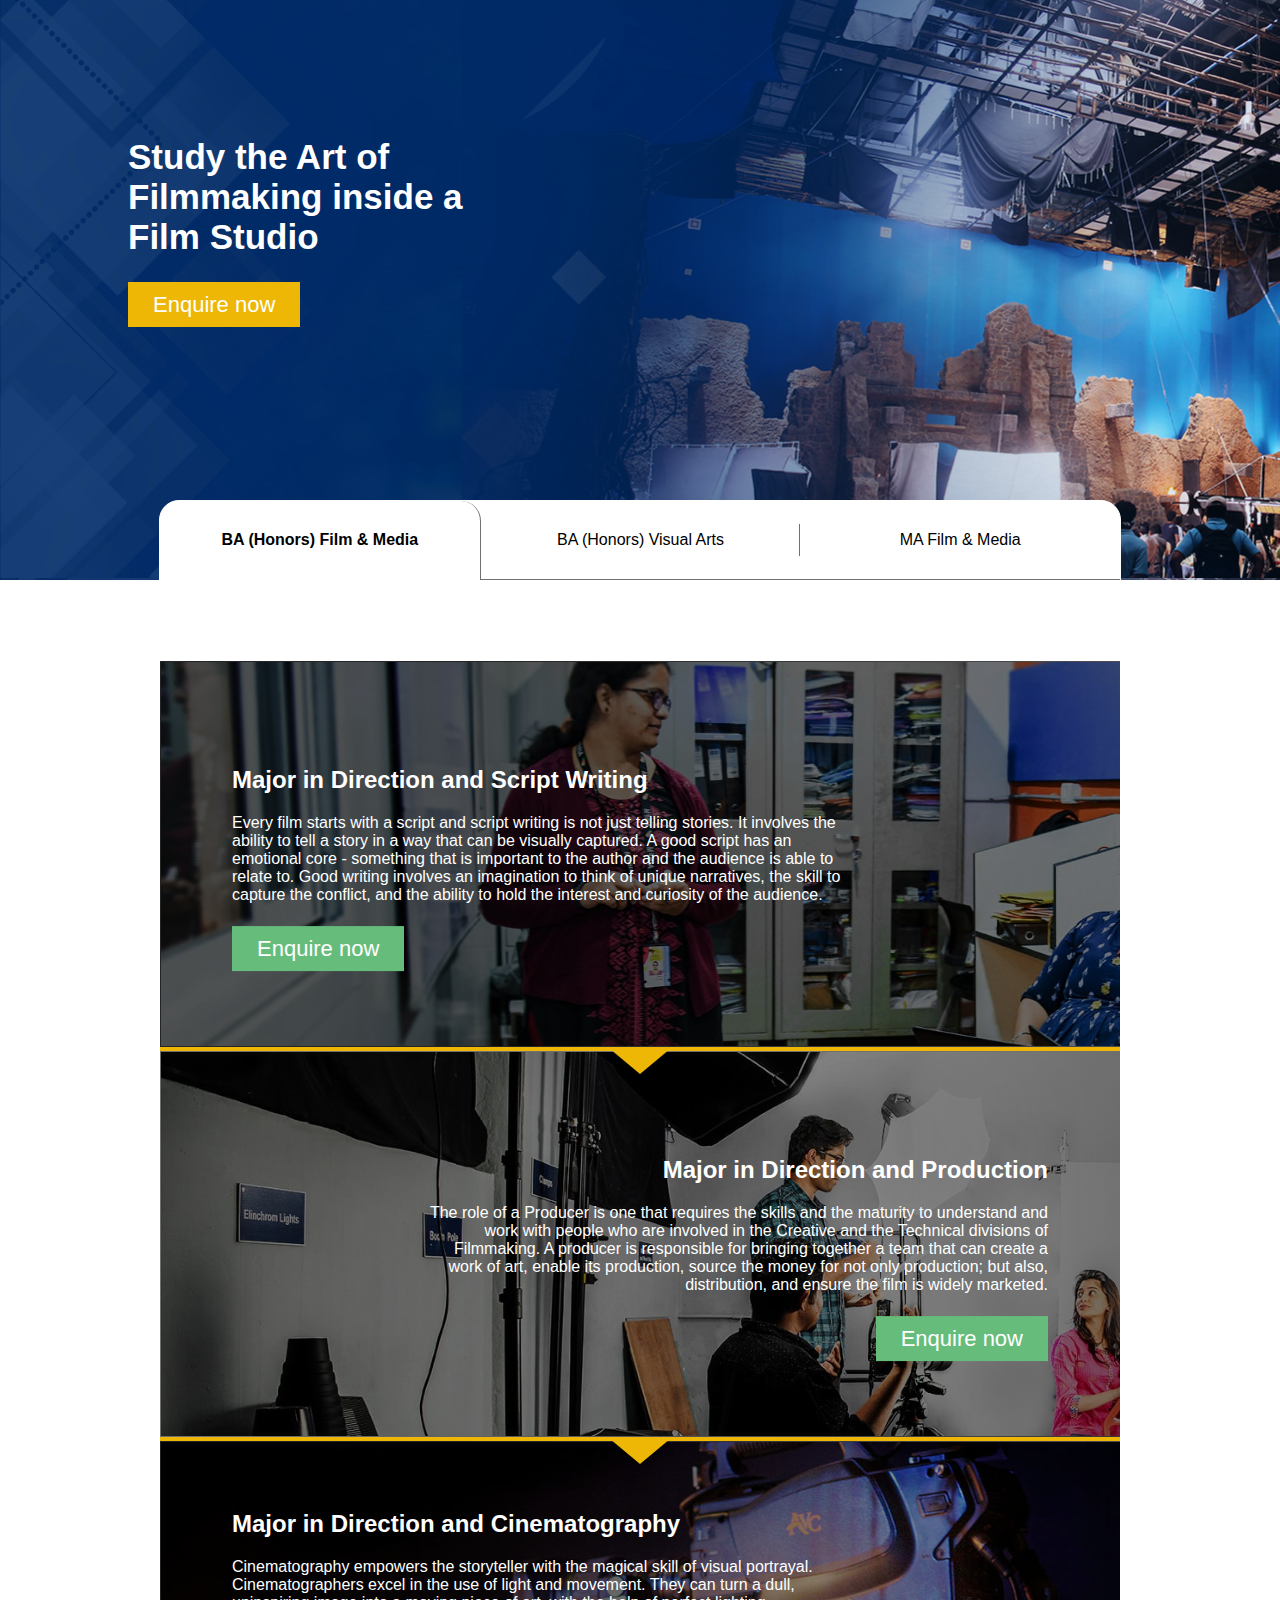
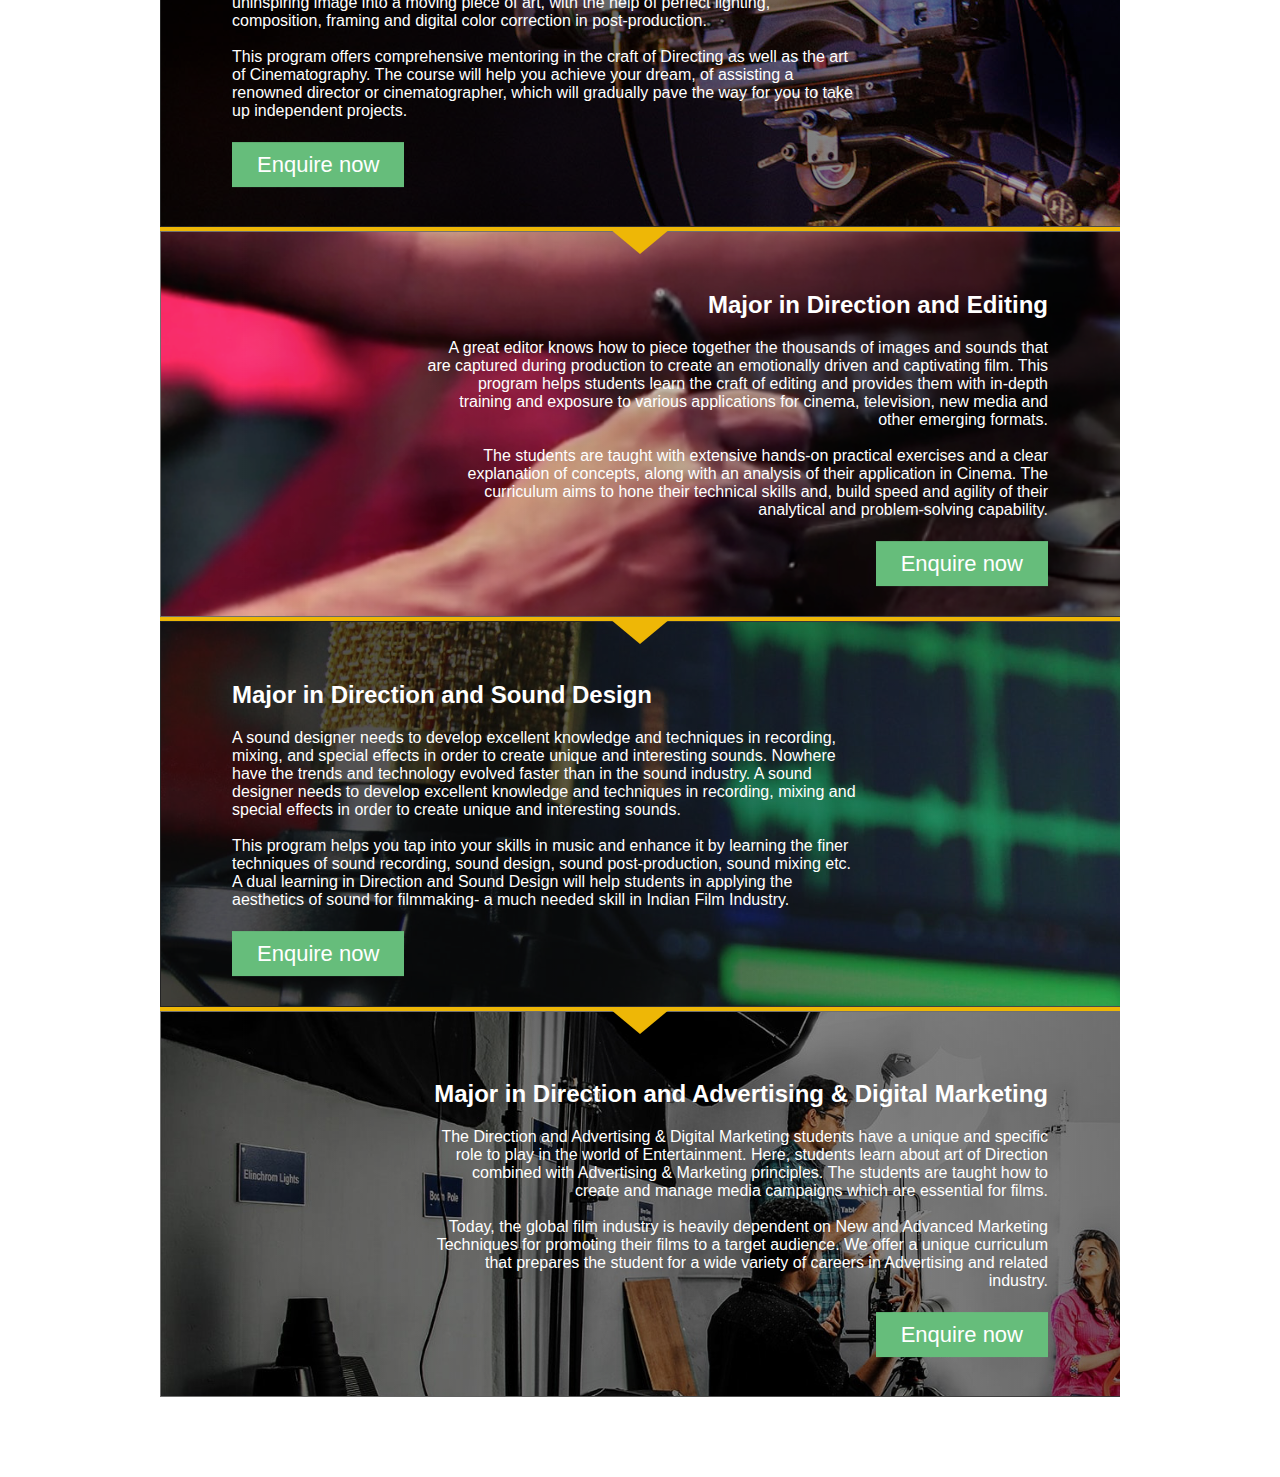
==== index.html @ 15481d83 "Formatting done for the pages" ====
<!DOCTYPE html>
<html lang="en">

<head>
  <meta charset="UTF-8">
  <meta name="viewport" content="width=device-width, initial-scale=1.0">
  <title>Document</title>
  <link rel="stylesheet" href="./css/style.css">
</head>

<body class="ba_film_media">
  <div class="top-banner">
    <div class="title">
      <p>Study the Art of Filmmaking inside a Film Studio</p>
      <a href="enquiry.html" class="enquire_now yellow">Enquire now</a>
    </div>
  </div>
  <div class="tabs">
    <ul>
      <li class="tab-item active"><a href="/"> BA (Honors) Film & Media</a></li>
      <li class="tab-item"><a href="visual_arts.html">BA (Honors) Visual Arts</a></li>
      <li class="tab-item"><a href="/ma_film_media.html">MA Film & Media</a></li>
    </ul>
  </div>
  <div class="content-section">
    <div class="box script-writing">
      <div class="content">
        <h2>Major in Direction and Script Writing</h2>
        <p>Every film starts with a script and script writing is not just telling stories. It involves the ability to
          tell a story in a way that can be visually captured. A good script has an emotional core - something that is
          important to the author and the audience is able to relate to. Good writing involves an imagination to think
          of unique narratives, the skill to capture the conflict, and the ability to hold the interest and curiosity of
          the audience.</p>
        <a href="#" class="enquire_now green">Enquire now</a>
      </div>
    </div>
    <div class="bottom-arrow"></div>
    <div class="box production">
      <div class="content right">
        <h2>Major in Direction and Production</h2>
        <p>The role of a Producer is one that requires the skills and the maturity to understand and work with people
          who are involved in the Creative and the Technical divisions of Filmmaking. A producer is responsible for
          bringing together a team that can create a work of art, enable its production, source the money for not only
          production; but also, distribution, and ensure the film is widely marketed.</p>
        <a href="#" class="enquire_now green">Enquire now</a>
      </div>
    </div>
    <div class="bottom-arrow"></div>
    <div class="box cinematography">
      <div class="content">
        <h2>Major in Direction and Cinematography</h2>
        <p>Cinematography empowers the storyteller with the magical skill of visual portrayal. Cinematographers excel in
          the use of light and movement. They can turn a dull, uninspiring image into a moving piece of art, with the
          help of perfect lighting, composition, framing and digital color correction in post-production. <br> <br>This
          program offers comprehensive mentoring in the craft of Directing as well as the art of Cinematography. The
          course will help you achieve your dream, of assisting a renowned director or cinematographer, which will
          gradually pave the way for you to take up independent projects.</p>
        <a href="#" class="enquire_now green">Enquire now</a>
      </div>
    </div>
    <div class="bottom-arrow"></div>
    <div class="box editing">
      <div class="content right">
        <h2>Major in Direction and Editing</h2>
        <p>A great editor knows how to piece together the thousands of images and sounds that are captured during
          production to create an emotionally driven and captivating film. This program helps students learn the craft
          of editing and provides them with in-depth training and exposure to various applications for cinema,
          television, new media and other emerging formats. <br><br> The students are taught with extensive hands-on
          practical exercises and a clear explanation of concepts, along with an analysis of their application in
          Cinema. The curriculum aims to hone their technical skills and, build speed and agility of their analytical
          and problem-solving capability.</p>
        <a href="#" class="enquire_now green">Enquire now</a>
      </div>
    </div>
    <div class="bottom-arrow"></div>
    <div class="box sound-design">
      <div class="content">
        <h2>Major in Direction and Sound Design</h2>
        <p>A sound designer needs to develop excellent knowledge and techniques in recording, mixing, and special
          effects in order to create unique and interesting sounds. Nowhere have the trends and technology evolved
          faster than in the sound industry. A sound designer needs to develop excellent knowledge and techniques in
          recording, mixing and special effects in order to create unique and interesting sounds. <br><br>This program
          helps you tap into your skills in music and enhance it by learning the finer techniques of sound recording,
          sound design, sound post-production, sound mixing etc. A dual learning in Direction and Sound Design will help
          students in applying the aesthetics of sound for filmmaking- a much needed skill in Indian Film Industry.</p>
        <a href="#" class="enquire_now green">Enquire now</a>
      </div>
    </div>
    <div class="bottom-arrow"></div>
    <div class="box digital-marketing" style="margin-bottom: 5rem;">
      <div class="content right">
        <h2>Major in Direction and Advertising & Digital Marketing</h2>
        <p>The Direction and Advertising & Digital Marketing students have a unique and specific role to play in the
          world of Entertainment. Here, students learn about art of Direction combined with Advertising & Marketing
          principles. The students are taught how to create and manage media campaigns which are essential for
          films.<br><br> Today, the global film industry is heavily dependent on New and Advanced Marketing Techniques
          for promoting their films to a target audience. We offer a unique curriculum that prepares the student for a
          wide variety of careers in Advertising and related industry.</p>
        <a href="#" class="enquire_now green">Enquire now</a>
      </div>
    </div>
  </div>
</body>

</html>
---- css/style.css ----
body {
  margin: 0;
  font-family: Arial, Helvetica, sans-serif;
}

.top-banner {
  position: relative;
  min-height: 580px;
}

.ba_film_media .top-banner {
  background-image: url('../images/ba_film_media/Banner_1_a.png');
}

.visual_arts .top-banner {
  background-image: url('../images/visual_arts/Banner_2_a.png');
}

.ma_film_media .top-banner {
  background-image: url('../images/ma_film_media/Banner_3_a.png');
}

.enquiry_form .top-banner {
  background-image: url('../images/enquiry_form/Banner_4.png');
}

.top-banner img {
  width: 100%;
}

.top-banner .title {
  width: 30%;
  position: absolute;
  top: calc(50% - 80px);
  left: 25%;
  transform: translate(-50%, -50%);
}

.top-banner p {
  color: #fff;
  font-weight: bold;
  font-size: 35px;
}

.enquire_now {
  color: #fff;
  padding: 10px 25px;
  text-align: center;
  border: none;
  font-size: 22px;
  text-decoration: none;
}

.enquire_now.yellow {
  background-color: #EEB706;
}

.enquire_now.green {
  background-color: #66BD7B;
}

.tabs {
  position: relative;
  width: 75%;
  margin: 0 auto;
  border: 1px solid #fff;
  border-radius: 20px 20px 0 0;
  bottom: 80px;
  background-color: #fff;
}

.tabs ul {
  display: flex;
  margin: 0 auto;
  padding-inline-start: 0px;
}

.tabs ul li {
  list-style: none;
  width: 40%;
  padding: 30px 0px;
  text-align: center;
  position: relative;
  border-bottom: 1px solid #707070;
}

.tabs ul li a {
  color: #000;
  text-decoration: none;
}

.ba_film_media .tabs ul li:nth-child(2)::after, .ma_film_media .tabs ul li:nth-child(1)::after {
  content: " ";
  position: absolute;
  border-left: 1px solid #707070;
  top: 30%;
  right: 0;
  height: 40%;
  margin-top: auto;
  margin-bottom: auto;
}

.tabs ul li.active {
  border-right: 1px solid #707070;
  border-radius: 20px 20px 0 0;
  border-bottom: none !important;
}

.visual_arts .tabs ul li.active, .ma_film_media .tabs ul li.active {
  border-left: 1px solid #707070;
}

.tabs ul li.active a {
  font-weight: bold;
}

.content-section {
  width: 75%;
  margin: 0 auto;
}

.box {
  min-height: 386px;
  position: relative;
}

.box.script-writing {
  background-image: url('../images/ba_film_media/Group_93.png');
}

.box.production {
  background-image: url('../images/ba_film_media/Group_102.png');
}

.box.cinematography {
  background-image: url('../images/ba_film_media/Group_92.png');
}

.box.editing {
  background-image: url('../images/ba_film_media/Group_103.png');
}

.box.sound-design {
  background-image: url('../images/ba_film_media/Group_104.png');
}

.box.digital-marketing {
  background-image: url('../images/ba_film_media/Group_105.png');
}

.box.vfx {
  background-image: url('../images/visual_arts/Group_93.png');
}

.box.digital_imaging {
  background-image: url('../images/visual_arts/Group_106.png');
}

.box .content {
  width: 65%;
  position: absolute;
  top: 50%;
  left: 40%;
  transform: translate(-50%, -50%);
  color: #fff;
}

.box .content p {
  margin-bottom: 2rem;
}

.box .content.right {
  left: auto;
  right: -25%;
  text-align: right;
}

.bottom-arrow {
  border: 2px solid #EEB706;
}

.bottom-arrow:after {
  content: '';
  position: absolute;
  left: 0;
  right: 0;
  margin: 0 auto;
  width: 0;
  height: 0;
  border-top: 25px solid #EEB706;
  border-left: 30px solid transparent;
  border-right: 30px solid transparent;
  z-index: 1;
}

.enquiry-form {
  width: 50%;
  display: -webkit-box;
  display: -webkit-flex;
  display: -moz-box;
  display: -ms-flexbox;
  display: flex;
  flex-wrap: wrap;
  justify-content: space-between;
  margin: 0 auto;
}

.label {
  font-size: 13px;
  color: #000;
  line-height: 1.5;
  text-transform: uppercase;
  width: 100%;
  padding-bottom: 11px;
}

.input-field {
  display: block;
  font-size: 15px;
  color: #9B9B9B;
  line-height: 1.2;
  border: transparent;
  border-bottom: 1px solid #9B9B9B !important;
}

.input-field2 {
  font-size: 15px;
  color: #9B9B9B;
  line-height: 1.2;
  border: transparent;
  border-bottom: 1px solid #9B9B9B !important;
  width: 100%;
}

.input-field3 {
  font-size: 15px;
  color: #9B9B9B;
  line-height: 1.2;
  border: transparent;
  border-bottom: 1px solid #9B9B9B !important;
  width: 100%;
}

#name {
  background: url('../images/icons/Icon-material-person-pin.png') no-repeat;
  padding-left: 35px;
}

#date {
  background: url('../images/icons/Icon-awesome-baby-carriage.png') no-repeat;
  padding-left: 35px;
}

#contact {
  background: url('../images/icons/Icon-awesome-address-book.png') no-repeat;
  padding-left: 35px;
}

#calc {
  background: url('../images/icons/Icon-awesome-calendar-alt.png') no-repeat center right;
  padding-right: 35px;
  width: 24px;
  height: 27px;
}

label#contact {
  display: block;
}

.container-contact100-form-btn {
  width: 100%;
  display: -webkit-box;
  display: -webkit-flex;
  display: -moz-box;
  display: -ms-flexbox;
  display: flex;
  flex-wrap: wrap;
  justify-content: center;
  margin-top: -4px;
}

.wrap-input-field {
  width: 28.5%;
}

.form-section1 {
  width: 100%;
  display: flex;
  justify-content: space-around;
  flex-wrap: wrap;
  margin: 0 auto;
}

.form-section2 {
  width: 100%;
  display: inline-block;
  margin: 0 auto;
}

.wrap-input-field2 {
  width: 5%;
  display: inline-block;
  margin-right: 15px;
}

.wrap-input-field3 {
  width: 35%;
  display: inline-block;
}

.wrap-input-field4 {
  width: 35%;
  display: inline-block;
}
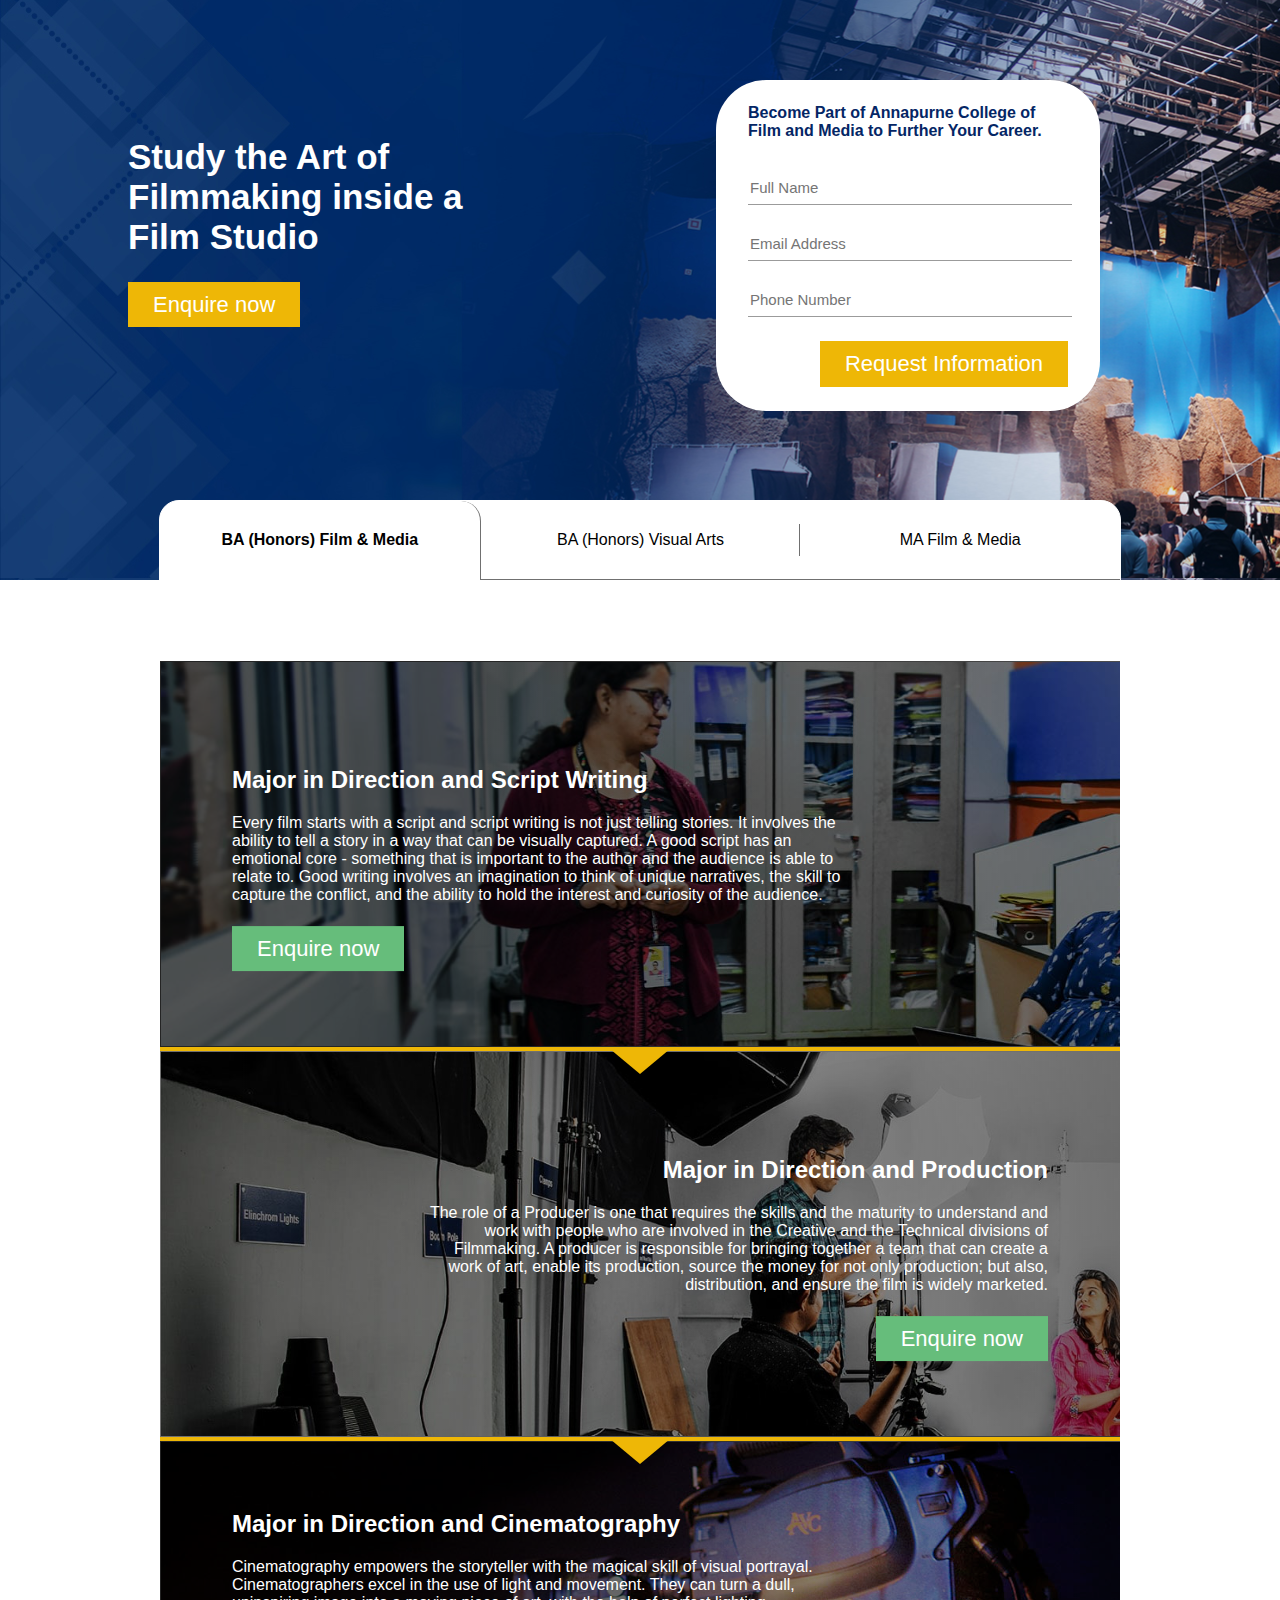
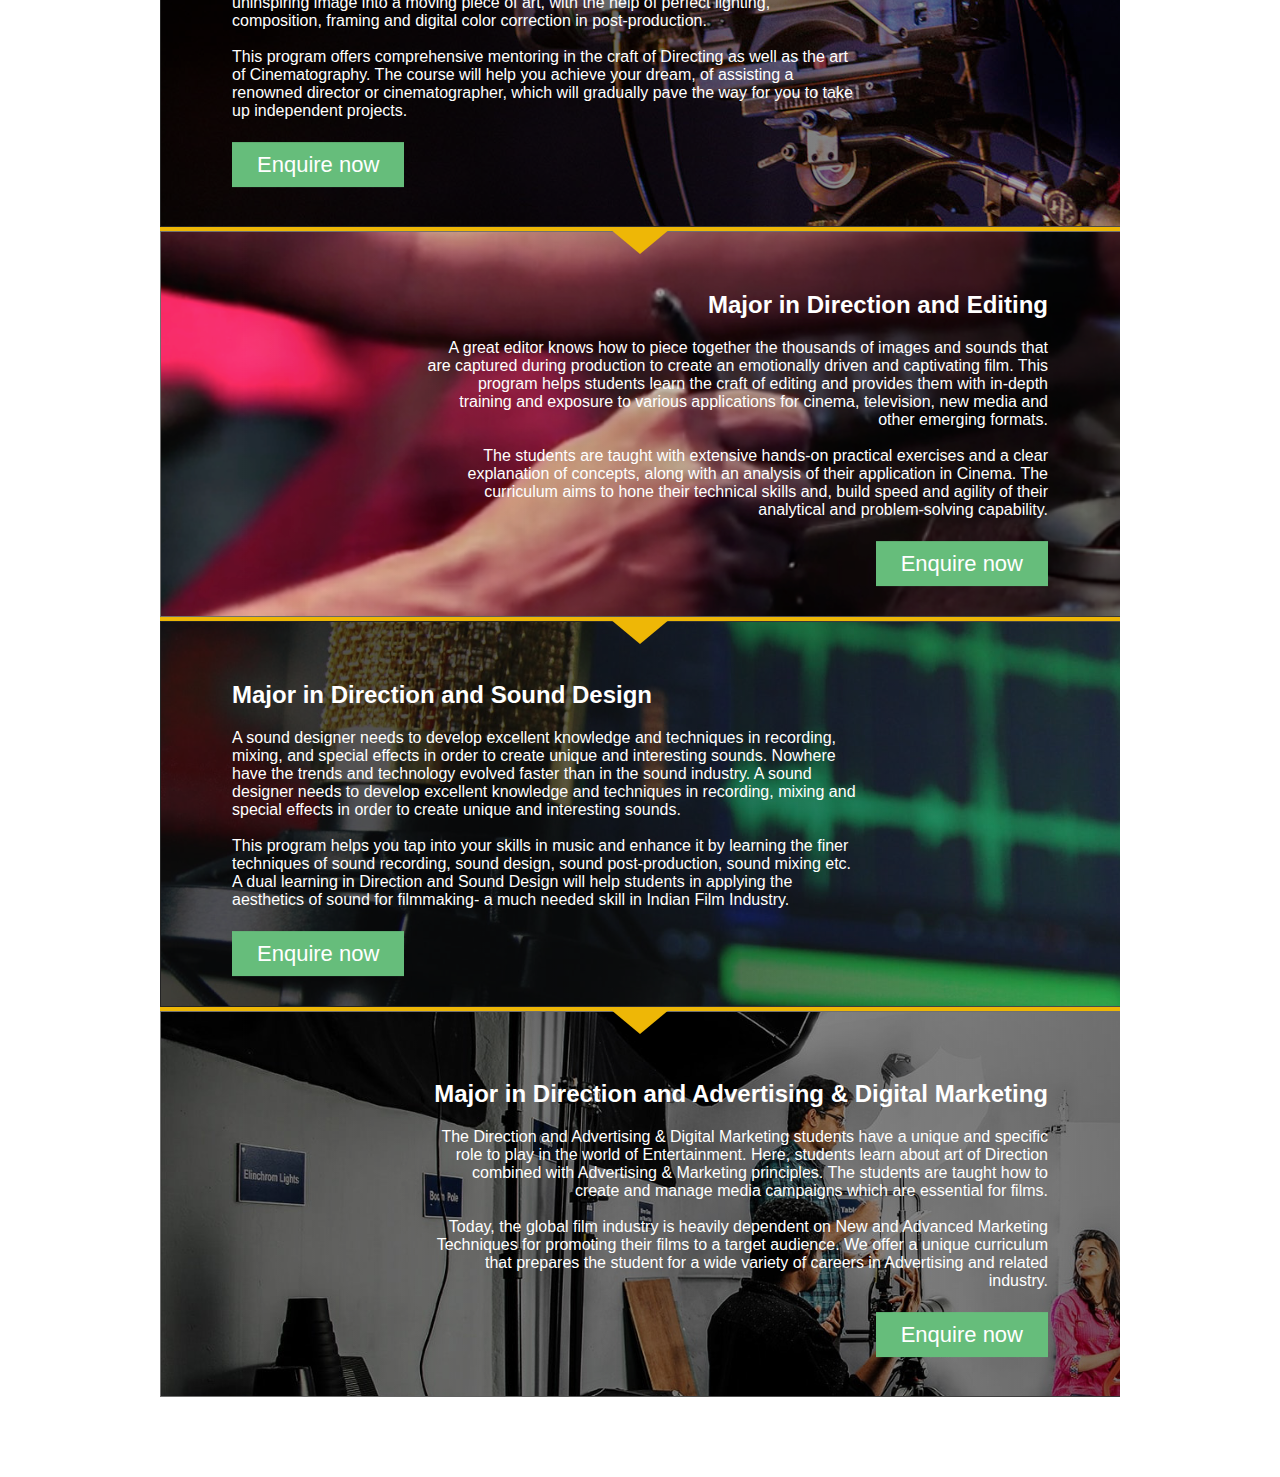
==== commit 6457a694: "singn up form added on top banner" ====
--- a/index.html
+++ b/index.html
@@ -13,6 +13,29 @@
     <div class="title">
       <p>Study the Art of Filmmaking inside a Film Studio</p>
       <a href="enquiry.html" class="enquire_now yellow">Enquire now</a>
+    </div>
+    <div class="signupForm">
+      <div class="form-content">
+        <h4>Become Part of Annapurne College of Film and Media to Further Your Career.</h4>
+        <div class="signup-wrapper">
+          <div class="wrap-input-field">
+            <input class="input-field" type="text" name="full-name" placeholder="Full Name" />
+          </div>
+          <div class="wrap-input-field">
+            <input class="input-field" type="email" name="email-address" placeholder="Email Address" />
+          </div>
+          <div class="wrap-input-field">
+            <input class="input-field" type="text" name="phone-number" placeholder="Phone Number" />
+          </div>
+        </div>
+        <a href="enquiry.html" class="enquire_now yellow">Request Information</a>
+      </div>
+      <div class="sucess-content" style="display: none;">
+        <div class="sucess-circle">
+          <div class="circle"></div>
+        </div>
+        <h5>Thank you! <br><br> Your enquiry form has been successfully submitted. Our team will reach out to you shortly.</h5>
+      </div>
     </div>
   </div>
   <div class="tabs">
@@ -31,7 +54,7 @@
           important to the author and the audience is able to relate to. Good writing involves an imagination to think
           of unique narratives, the skill to capture the conflict, and the ability to hold the interest and curiosity of
           the audience.</p>
-        <a href="#" class="enquire_now green">Enquire now</a>
+        <a href="enquiry.html" class="enquire_now green">Enquire now</a>
       </div>
     </div>
     <div class="bottom-arrow"></div>
@@ -42,7 +65,7 @@
           who are involved in the Creative and the Technical divisions of Filmmaking. A producer is responsible for
           bringing together a team that can create a work of art, enable its production, source the money for not only
           production; but also, distribution, and ensure the film is widely marketed.</p>
-        <a href="#" class="enquire_now green">Enquire now</a>
+        <a href="enquiry.html" class="enquire_now green">Enquire now</a>
       </div>
     </div>
     <div class="bottom-arrow"></div>
@@ -55,7 +78,7 @@
           program offers comprehensive mentoring in the craft of Directing as well as the art of Cinematography. The
           course will help you achieve your dream, of assisting a renowned director or cinematographer, which will
           gradually pave the way for you to take up independent projects.</p>
-        <a href="#" class="enquire_now green">Enquire now</a>
+        <a href="enquiry.html" class="enquire_now green">Enquire now</a>
       </div>
     </div>
     <div class="bottom-arrow"></div>
@@ -69,7 +92,7 @@
           practical exercises and a clear explanation of concepts, along with an analysis of their application in
           Cinema. The curriculum aims to hone their technical skills and, build speed and agility of their analytical
           and problem-solving capability.</p>
-        <a href="#" class="enquire_now green">Enquire now</a>
+        <a href="enquiry.html" class="enquire_now green">Enquire now</a>
       </div>
     </div>
     <div class="bottom-arrow"></div>
@@ -83,7 +106,7 @@
           helps you tap into your skills in music and enhance it by learning the finer techniques of sound recording,
           sound design, sound post-production, sound mixing etc. A dual learning in Direction and Sound Design will help
           students in applying the aesthetics of sound for filmmaking- a much needed skill in Indian Film Industry.</p>
-        <a href="#" class="enquire_now green">Enquire now</a>
+        <a href="enquiry.html" class="enquire_now green">Enquire now</a>
       </div>
     </div>
     <div class="bottom-arrow"></div>
@@ -96,7 +119,7 @@
           films.<br><br> Today, the global film industry is heavily dependent on New and Advanced Marketing Techniques
           for promoting their films to a target audience. We offer a unique curriculum that prepares the student for a
           wide variety of careers in Advertising and related industry.</p>
-        <a href="#" class="enquire_now green">Enquire now</a>
+        <a href="enquiry.html" class="enquire_now green">Enquire now</a>
       </div>
     </div>
   </div>
--- a/css/style.css
+++ b/css/style.css
@@ -89,7 +89,8 @@
   text-decoration: none;
 }
 
-.ba_film_media .tabs ul li:nth-child(2)::after, .ma_film_media .tabs ul li:nth-child(1)::after {
+.ba_film_media .tabs ul li:nth-child(2)::after,
+.ma_film_media .tabs ul li:nth-child(1)::after {
   content: " ";
   position: absolute;
   border-left: 1px solid #707070;
@@ -106,7 +107,8 @@
   border-bottom: none !important;
 }
 
-.visual_arts .tabs ul li.active, .ma_film_media .tabs ul li.active {
+.visual_arts .tabs ul li.active,
+.ma_film_media .tabs ul li.active {
   border-left: 1px solid #707070;
 }
 
@@ -202,16 +204,17 @@
   display: flex;
   flex-wrap: wrap;
   justify-content: space-between;
-  margin: 0 auto;
+  margin: 5rem auto;
 }
 
 .label {
   font-size: 13px;
   color: #000;
+  font-weight: 900;
   line-height: 1.5;
   text-transform: uppercase;
   width: 100%;
-  padding-bottom: 11px;
+  padding: 6px 6px 6px 50px;
 }
 
 .input-field {
@@ -221,6 +224,7 @@
   line-height: 1.2;
   border: transparent;
   border-bottom: 1px solid #9B9B9B !important;
+  width: 90%;
 }
 
 .input-field2 {
@@ -238,22 +242,23 @@
   line-height: 1.2;
   border: transparent;
   border-bottom: 1px solid #9B9B9B !important;
-  width: 100%;
+  width: 90%;
 }
 
 #name {
   background: url('../images/icons/Icon-material-person-pin.png') no-repeat;
-  padding-left: 35px;
 }
 
 #date {
   background: url('../images/icons/Icon-awesome-baby-carriage.png') no-repeat;
-  padding-left: 35px;
 }
 
 #contact {
   background: url('../images/icons/Icon-awesome-address-book.png') no-repeat;
-  padding-left: 35px;
+}
+
+#select-program {
+  background: url('../images/icons/Icon-map-movie-theater.png') no-repeat;
 }
 
 #calc {
@@ -261,26 +266,18 @@
   padding-right: 35px;
   width: 24px;
   height: 27px;
+  background-size: 40% auto;
 }
 
 label#contact {
   display: block;
 }
 
-.container-contact100-form-btn {
-  width: 100%;
-  display: -webkit-box;
-  display: -webkit-flex;
-  display: -moz-box;
-  display: -ms-flexbox;
+.form-submit-btn {
+  width: 100%;
   display: flex;
-  flex-wrap: wrap;
-  justify-content: center;
-  margin-top: -4px;
-}
-
-.wrap-input-field {
-  width: 28.5%;
+  justify-content: flex-end;
+  margin-top:2rem;
 }
 
 .form-section1 {
@@ -297,6 +294,10 @@
   margin: 0 auto;
 }
 
+.wrap-input-field {
+  width: 100%;
+}
+
 .wrap-input-field2 {
   width: 5%;
   display: inline-block;
@@ -304,7 +305,7 @@
 }
 
 .wrap-input-field3 {
-  width: 35%;
+  width: 40%;
   display: inline-block;
 }
 
@@ -312,3 +313,150 @@
   width: 35%;
   display: inline-block;
 }
+
+.input-wrapper {
+  display: flex;
+  width: 100%;
+  margin: 10px 0 2rem 50px;
+}
+
+.half-section {
+  width: 100%;
+  display: inline-block;
+  font-size: 0;
+}
+
+.half-section .input-field {
+  border: transparent !important;
+  display: inline-block;
+}
+.half-section .input-field.wrap-input-field5{
+  width: 38%;
+}
+.half-section .input-field.wrap-input-field6{
+  width: 50%;
+}
+.half-section #Program{
+  width: 74%;
+}
+.half-section select#specialisation{
+  margin: 10px 0;
+}
+#select-specialisation{
+  padding: 0;
+}
+
+.input-field {
+  margin-bottom: 23px;
+  position: relative;
+}
+
+.input-field:focus, .input-field3:focus, .input-field2:focus {
+  outline: none;
+}
+
+.form-select {
+  position: relative;
+}
+
+select {
+  color: #9B9B9B;
+}
+
+select#Program,
+select#specialisation {
+  width: 60%;
+  margin: 10px 0 10px 50px;
+  padding: 8px 0px;
+  color: #9B9B9B;
+  border: transparent;
+  border-bottom: 1px solid #9B9B9B !important;
+}
+
+select#Program:focus, select#specialisation {
+  outline: none;
+}
+
+.checkbox {
+  display: block;
+  position: relative;
+  margin: 0;
+  padding: 0;
+  width: 100%;
+  margin-left: 50px;
+}
+.checkbox label {
+  font-size: 14px;
+}
+.checkbox input {
+  width: 16px;
+    height: 16px;
+  margin: 10px 0px;
+  padding: 0;
+  vertical-align: middle;
+}
+.checkbox span a{
+  color:#32A4EB;
+}
+
+.signupForm {
+  width: 25%;
+  background-color: white;
+  padding: 1.5rem 2rem;
+  border-radius: 50px;
+  float: right;
+  margin: 80px 180px 0 0;
+}
+
+.signupForm .signup-wrapper  {
+  margin: 2rem 0 1.5rem;
+}
+
+.signupForm .form-content h4 {
+  margin: 0;
+  color: #042665;
+}
+
+.signupForm .form-content .input-field {
+  width: 100%;
+  line-height: 2;
+}
+
+.signupForm .form-content .enquire_now {
+  float: right;
+}
+
+.signupForm .sucess-content {
+  padding: 4rem;
+}
+
+.signupForm .sucess-content .sucess-circle {
+  position: relative;
+  width: 60px;
+  margin: 0 auto;
+}
+
+.signupForm .sucess-content .sucess-circle .circle {
+  width: 60px;
+  height: 60px;
+  background-color: #66BE7B;
+  border-radius: 50%;
+}
+
+.signupForm .sucess-content .sucess-circle .circle::after {
+  content: "";
+  background-color: transparent;
+  position: absolute;
+  left: 20px;
+  top: 3px;
+  width: 14px;
+  border-bottom: 3px solid #fff;
+  height: 40px;
+  border-right: 3px solid #fff;
+  transform: rotate(45deg);
+}
+
+.signupForm .sucess-content h5 {
+  text-align: center;
+  color: #042665;
+}
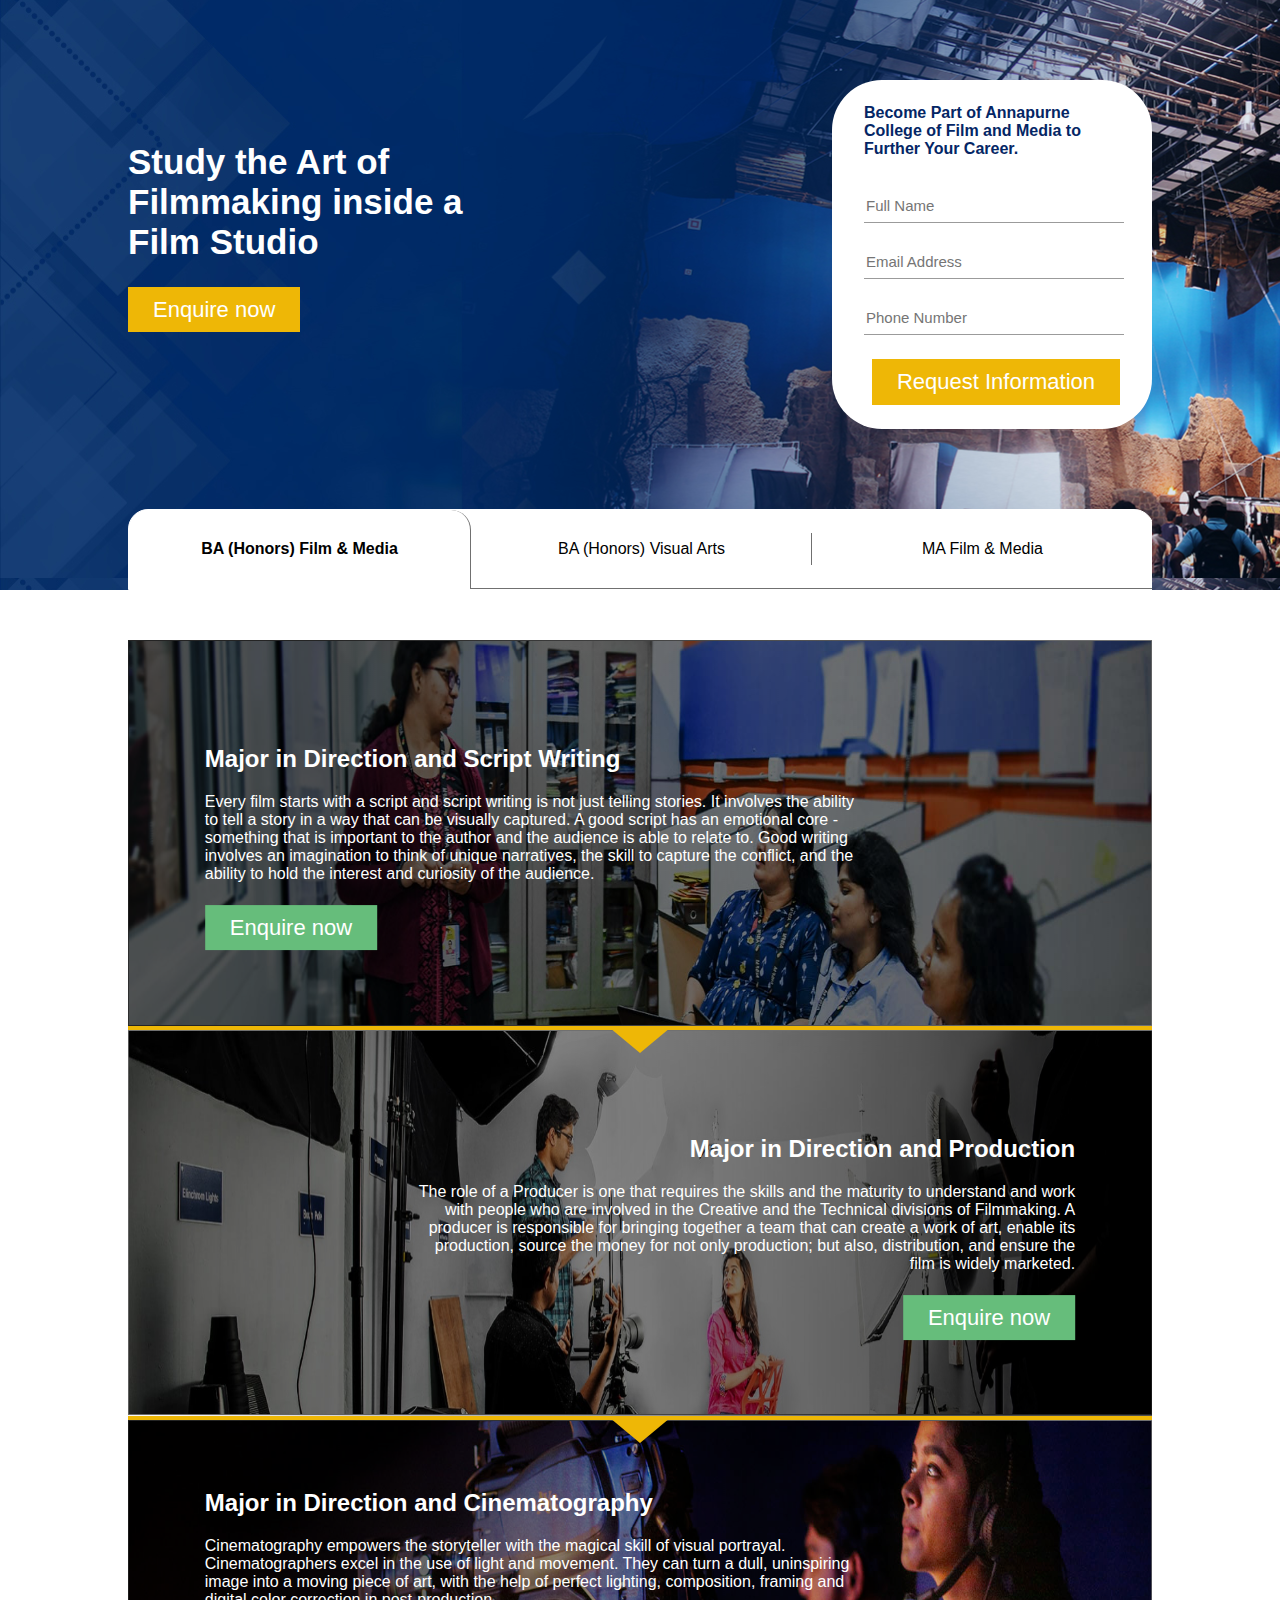
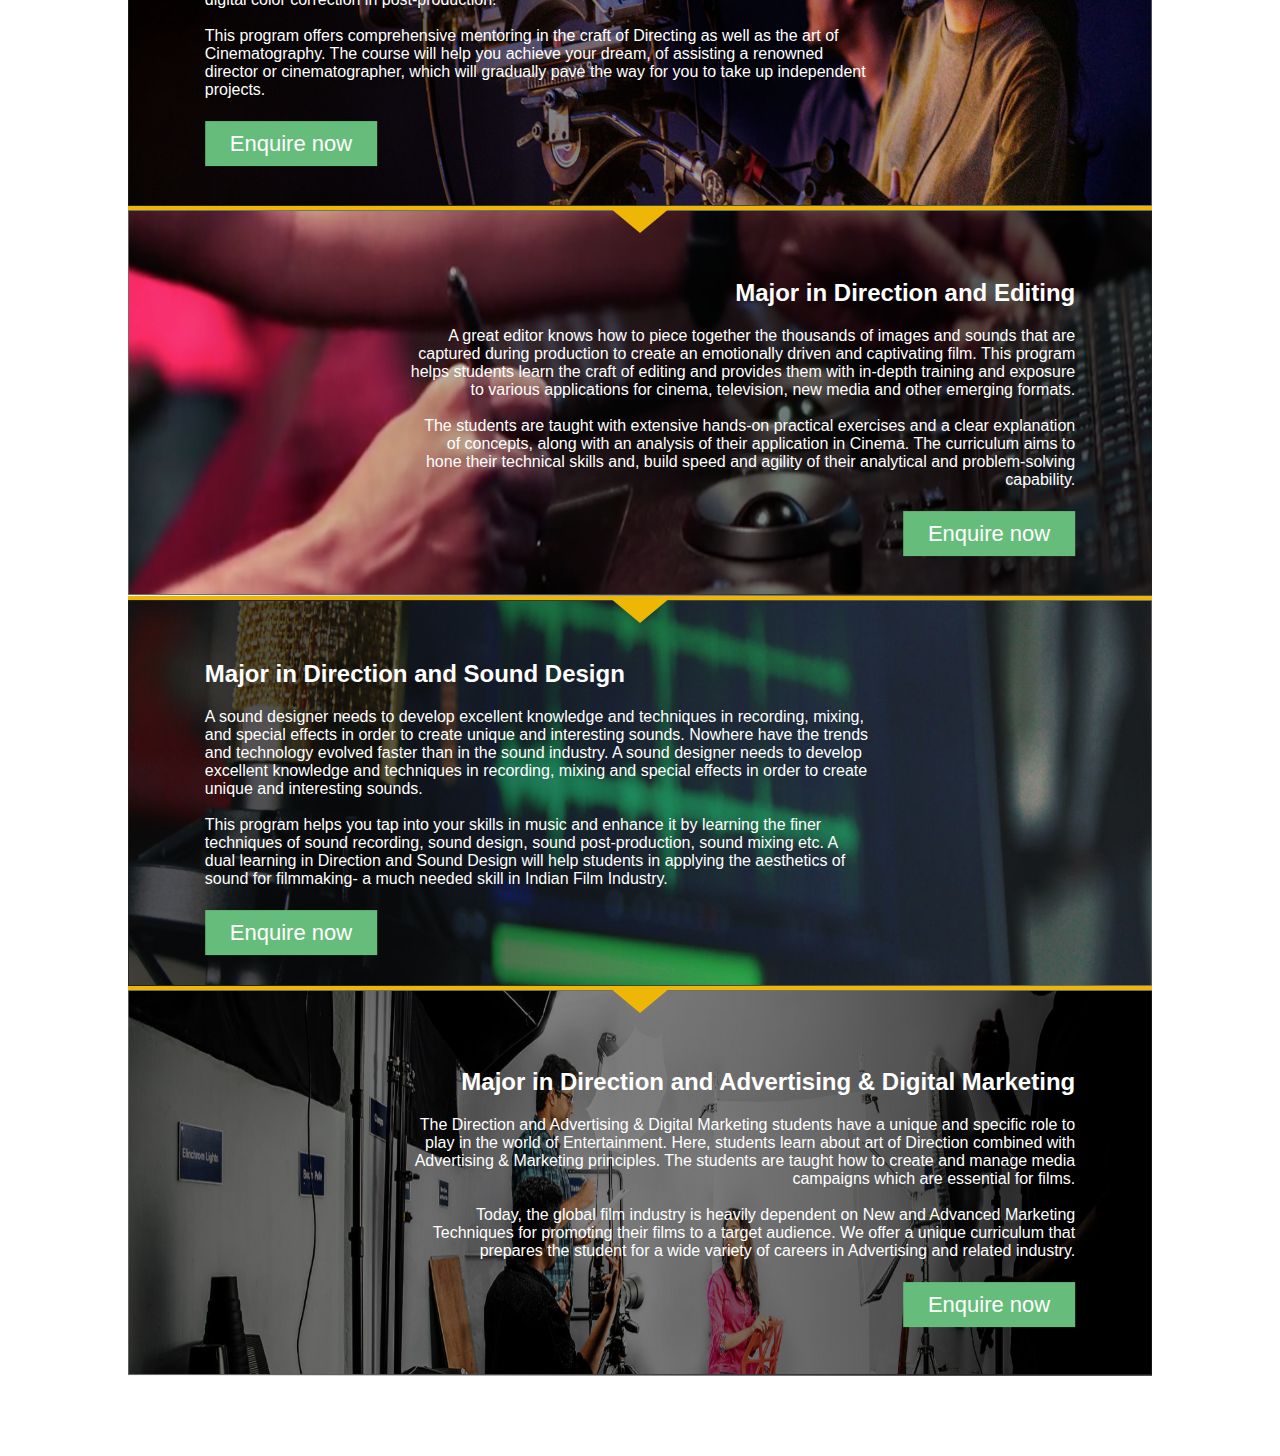
==== commit da4b99c2: "Farzana changes for responsive design" ====
--- a/index.html
+++ b/index.html
@@ -10,41 +10,49 @@
 
 <body class="ba_film_media">
   <div class="top-banner">
-    <div class="title">
-      <p>Study the Art of Filmmaking inside a Film Studio</p>
-      <a href="enquiry.html" class="enquire_now yellow">Enquire now</a>
-    </div>
-    <div class="signupForm">
-      <div class="form-content">
-        <h4>Become Part of Annapurne College of Film and Media to Further Your Career.</h4>
-        <div class="signup-wrapper">
-          <div class="wrap-input-field">
-            <input class="input-field" type="text" name="full-name" placeholder="Full Name" />
+    <div class="container">
+      <div class="title">
+        <p>Study the Art of Filmmaking inside a Film Studio</p>
+        <a href="enquiry.html" class="enquire_now yellow">Enquire now</a>
+      </div>
+      <div class="signupForm">
+        <div class="form-content">
+          <h4>Become Part of Annapurne College of Film and Media to Further Your Career.</h4>
+          <div class="signup-wrapper">
+            <div class="wrap-input-field">
+              <input class="input-field" type="text" name="full-name" placeholder="Full Name" />
+            </div>
+            <div class="wrap-input-field">
+              <input class="input-field" type="email" name="email-address" placeholder="Email Address" />
+            </div>
+            <div class="wrap-input-field">
+              <input class="input-field" type="text" name="phone-number" placeholder="Phone Number" />
+            </div>
           </div>
-          <div class="wrap-input-field">
-            <input class="input-field" type="email" name="email-address" placeholder="Email Address" />
+          <a href="enquiry.html" class="enquire_now yellow">Request Information</a>
+        </div>
+        <div class="sucess-content" style="display: none;">
+          <div class="sucess-circle">
+            <div class="circle"></div>
           </div>
-          <div class="wrap-input-field">
-            <input class="input-field" type="text" name="phone-number" placeholder="Phone Number" />
-          </div>
+          <h5>Thank you! <br><br> Your enquiry form has been successfully submitted. Our team will reach out to you shortly.</h5>
         </div>
-        <a href="enquiry.html" class="enquire_now yellow">Request Information</a>
-      </div>
-      <div class="sucess-content" style="display: none;">
-        <div class="sucess-circle">
-          <div class="circle"></div>
-        </div>
-        <h5>Thank you! <br><br> Your enquiry form has been successfully submitted. Our team will reach out to you shortly.</h5>
       </div>
     </div>
+
+    <div class="container">
+      <div class="tabs">
+        <ul>
+          <li class="tab-item active"><a href="index.html"> BA (Honors) Film & Media</a></li>
+          <li class="tab-item"><a href="visual_arts.html">BA (Honors) Visual Arts</a></li>
+          <li class="tab-item"><a href="ma_film_media.html">MA Film & Media</a></li>
+        </ul>
+      </div>
+    </div>
+    
   </div>
-  <div class="tabs">
-    <ul>
-      <li class="tab-item active"><a href="/"> BA (Honors) Film & Media</a></li>
-      <li class="tab-item"><a href="visual_arts.html">BA (Honors) Visual Arts</a></li>
-      <li class="tab-item"><a href="/ma_film_media.html">MA Film & Media</a></li>
-    </ul>
-  </div>
+  <div class="container">
+    
   <div class="content-section">
     <div class="box script-writing">
       <div class="content">
@@ -123,6 +131,8 @@
       </div>
     </div>
   </div>
+  </div>
+  
 </body>
 
 </html>
--- a/css/style.css
+++ b/css/style.css
@@ -61,12 +61,12 @@
 
 .tabs {
   position: relative;
-  width: 75%;
+  width: 100%;
   margin: 0 auto;
   border: 1px solid #fff;
   border-radius: 20px 20px 0 0;
-  bottom: 80px;
   background-color: #fff;
+  margin-top: 80px;
 }
 
 .tabs ul {
@@ -117,8 +117,9 @@
 }
 
 .content-section {
-  width: 75%;
-  margin: 0 auto;
+  width: 100%;
+  margin: 0 auto;
+  margin-top: 50px;
 }
 
 .box {
@@ -128,34 +129,42 @@
 
 .box.script-writing {
   background-image: url('../images/ba_film_media/Group_93.png');
+  background-size: 100% 100%;
 }
 
 .box.production {
   background-image: url('../images/ba_film_media/Group_102.png');
+  background-size: 100% 100%;
 }
 
 .box.cinematography {
   background-image: url('../images/ba_film_media/Group_92.png');
+  background-size: 100% 100%;
 }
 
 .box.editing {
   background-image: url('../images/ba_film_media/Group_103.png');
+  background-size: 100% 100%;
 }
 
 .box.sound-design {
   background-image: url('../images/ba_film_media/Group_104.png');
+  background-size: 100% 100%;
 }
 
 .box.digital-marketing {
   background-image: url('../images/ba_film_media/Group_105.png');
+  background-size: 100% 100%;
 }
 
 .box.vfx {
   background-image: url('../images/visual_arts/Group_93.png');
+  background-size: 100% 100%;
 }
 
 .box.digital_imaging {
   background-image: url('../images/visual_arts/Group_106.png');
+  background-size: 100% 100%;
 }
 
 .box .content {
@@ -196,7 +205,7 @@
 }
 
 .enquiry-form {
-  width: 50%;
+  width: 90%;
   display: -webkit-box;
   display: -webkit-flex;
   display: -moz-box;
@@ -247,14 +256,17 @@
 
 #name {
   background: url('../images/icons/Icon-material-person-pin.png') no-repeat;
+  background-size:  auto;
 }
 
 #date {
   background: url('../images/icons/Icon-awesome-baby-carriage.png') no-repeat;
+  background-size: auto;
 }
 
 #contact {
   background: url('../images/icons/Icon-awesome-address-book.png') no-repeat;
+  background-size: auto;
 }
 
 #select-program {
@@ -405,7 +417,7 @@
   padding: 1.5rem 2rem;
   border-radius: 50px;
   float: right;
-  margin: 80px 180px 0 0;
+  margin-top: 80px;
 }
 
 .signupForm .signup-wrapper  {
@@ -460,3 +472,88 @@
   text-align: center;
   color: #042665;
 }
+
+
+/******* Ram Css Section Start ********/
+
+.container {
+  width: 80%;
+  height: auto;
+  overflow: hidden;
+  margin: auto;
+  display: block;
+}
+
+
+@media screen and (max-width: 768px) {
+  .container {
+    width: 90%  ;
+  }
+  .ba_film_media .top-banner {
+    background-size: 100% 100%;
+  }
+  .top-banner p {
+    font-size: 21px;
+  }
+  .tabs {
+    margin-top: 40px;
+  }
+  .tabs ul li {
+    padding: 10px 5px;
+  }
+  .tabs ul li a {
+    font-size: 12px;    
+  }
+  .top-banner .title {
+      width: 100%;
+      position: relative;
+      top: 0;
+      left: 0;
+      transform: none;
+  }
+  .signupForm {
+    width: 90%;
+    padding: 15px;
+    margin-top: 50px;
+    border-radius: 30px;
+  }
+  .box { min-height: 265px;}
+  .box .content {
+    width: 100%;
+    left: 0;
+    top: 35%;
+    height: auto;
+    position: relative;
+    transform:none;
+  }
+  .box .content h2 {
+    font-size: 18px;
+  }
+  .box .content p {
+    font-size: 12px;
+  }
+  .box.script-writing {
+    background-size: 100% 100%;
+    padding: 20px 15px;
+    min-height: 360px;
+    overflow: hidden;
+  }
+  .enquire_now { float: right;}
+  .box .content.right { width: 90%; left: 0; padding: 20px 15px; overflow: hidden;}
+  .box.cinematography { padding: 20px 15px; min-height: 335px; overflow: hidden;}
+  .box.editing { min-height: 375px; overflow: hidden;}
+  .box.sound-design { padding: 20px 15px; min-height: 370px; overflow: hidden;}
+  .box.digital-marketing { padding: 20px 15px; min-height: 360px; overflow: hidden;}
+  .box.vfx { padding: 20px 15px; min-height: 220px; overflow: hidden;}
+  .box.digital_imaging { padding: 20px 15px; min-height: 280px; overflow: hidden;}
+  .enquiry_form .top-banner { min-height: auto; overflow: hidden;}
+  #name, #date, #contact { background-size: auto;}
+  .wrap-input-field2 { width: 10%;}
+  .half-section select#specialisation { width: 75%;}
+  .half-section .input-field.wrap-input-field6 { width: 100%;}
+  .half-section .input-field.wrap-input-field6 { padding-left: 48px;}
+  .half-section .input-field.wrap-input-field5 { width: 100%;}
+
+}
+
+/******* Ram Css Section End ********/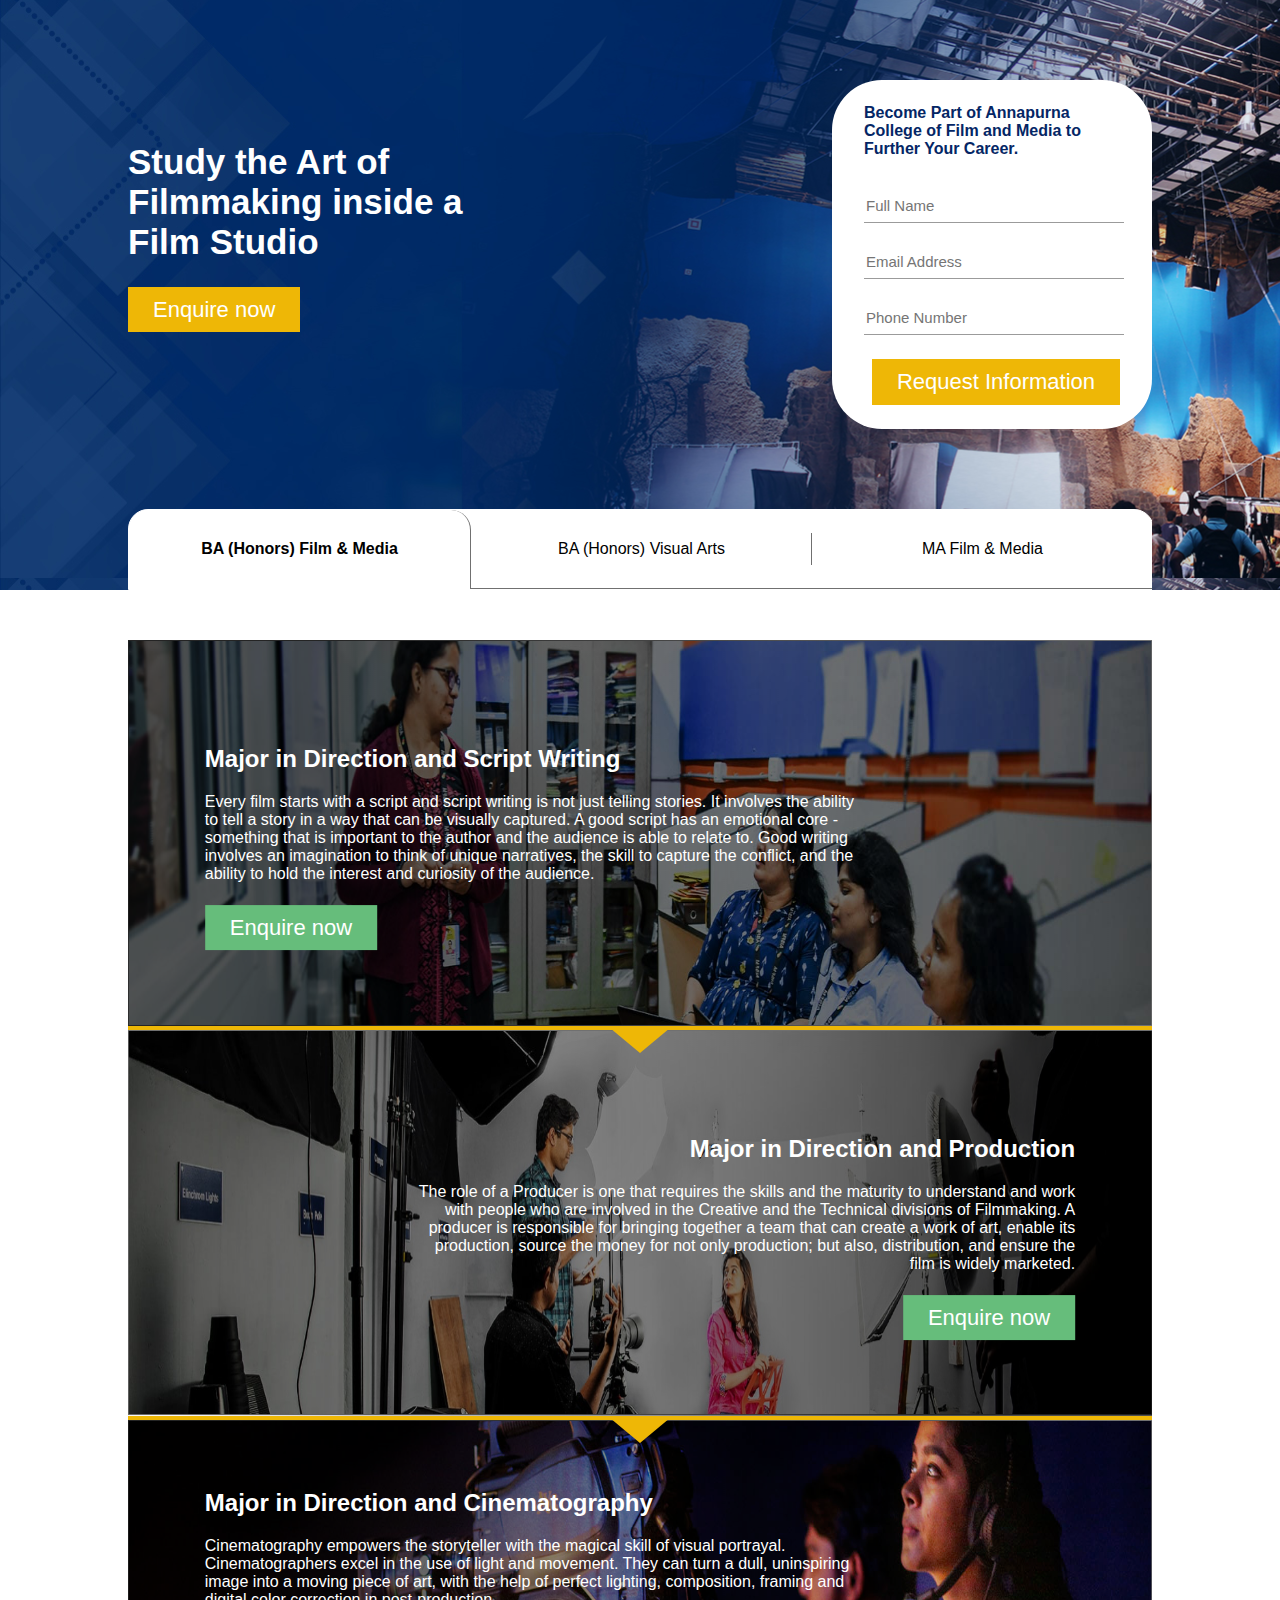
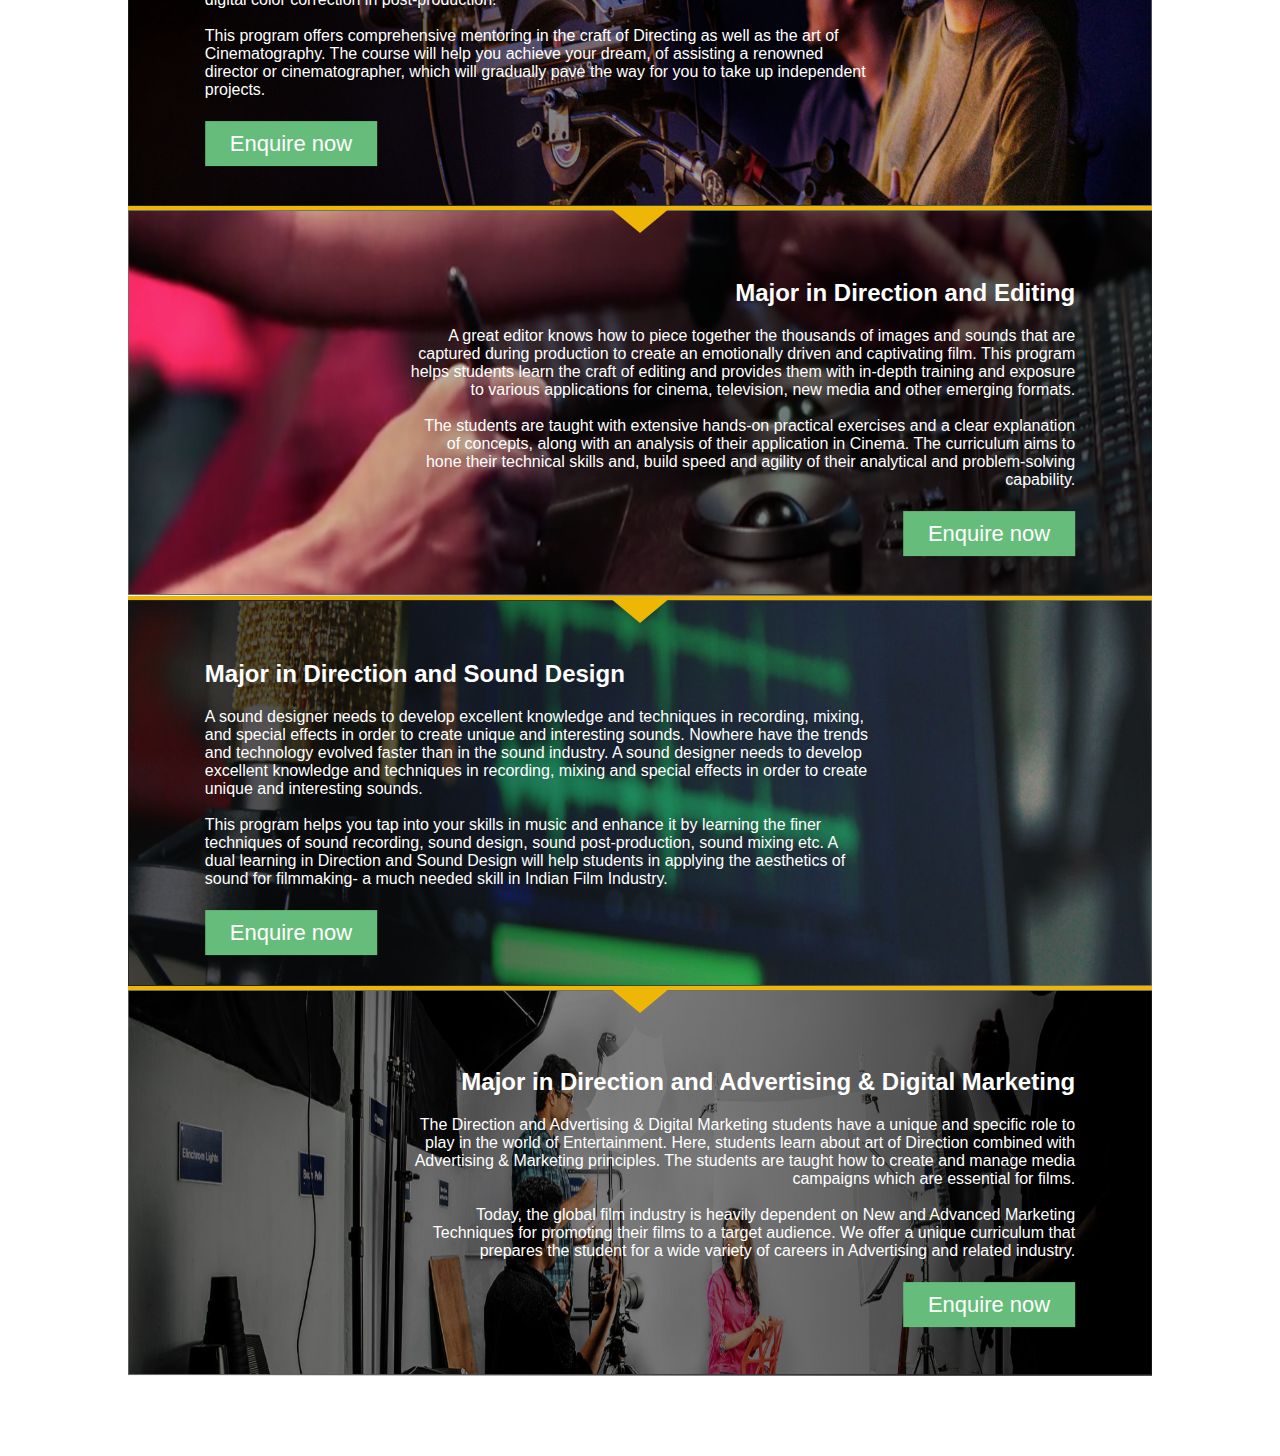
==== commit bc1c1083: "Speeling correction done and popup padding fixed" ====
--- a/index.html
+++ b/index.html
@@ -6,6 +6,8 @@
   <meta name="viewport" content="width=device-width, initial-scale=1.0">
   <title>Document</title>
   <link rel="stylesheet" href="./css/style.css">
+  <script type="text/javascript" src="js/jquery-3.5.1.min.js"></script>
+  <script type="text/javascript" src="js/custom.js"></script>
 </head>
 
 <body class="ba_film_media">
@@ -17,7 +19,7 @@
       </div>
       <div class="signupForm">
         <div class="form-content">
-          <h4>Become Part of Annapurne College of Film and Media to Further Your Career.</h4>
+          <h4>Become Part of Annapurna College of Film and Media to Further Your Career.</h4>
           <div class="signup-wrapper">
             <div class="wrap-input-field">
               <input class="input-field" type="text" name="full-name" placeholder="Full Name" />
@@ -29,7 +31,7 @@
               <input class="input-field" type="text" name="phone-number" placeholder="Phone Number" />
             </div>
           </div>
-          <a href="enquiry.html" class="enquire_now yellow">Request Information</a>
+          <a href="#" id="submitForm" class="enquire_now yellow">Request Information</a>
         </div>
         <div class="sucess-content" style="display: none;">
           <div class="sucess-circle">
@@ -49,10 +51,10 @@
         </ul>
       </div>
     </div>
-    
+
   </div>
   <div class="container">
-    
+
   <div class="content-section">
     <div class="box script-writing">
       <div class="content">
@@ -132,7 +134,7 @@
     </div>
   </div>
   </div>
-  
+
 </body>
 
 </html>
--- a/css/style.css
+++ b/css/style.css
@@ -439,7 +439,7 @@
 }
 
 .signupForm .sucess-content {
-  padding: 4rem;
+  padding: 3.3rem;
 }
 
 .signupForm .sucess-content .sucess-circle {
@@ -502,7 +502,7 @@
     padding: 10px 5px;
   }
   .tabs ul li a {
-    font-size: 12px;    
+    font-size: 12px;
   }
   .top-banner .title {
       width: 100%;
@@ -556,4 +556,4 @@
 
 }
 
-/******* Ram Css Section End ********/+/******* Ram Css Section End ********/
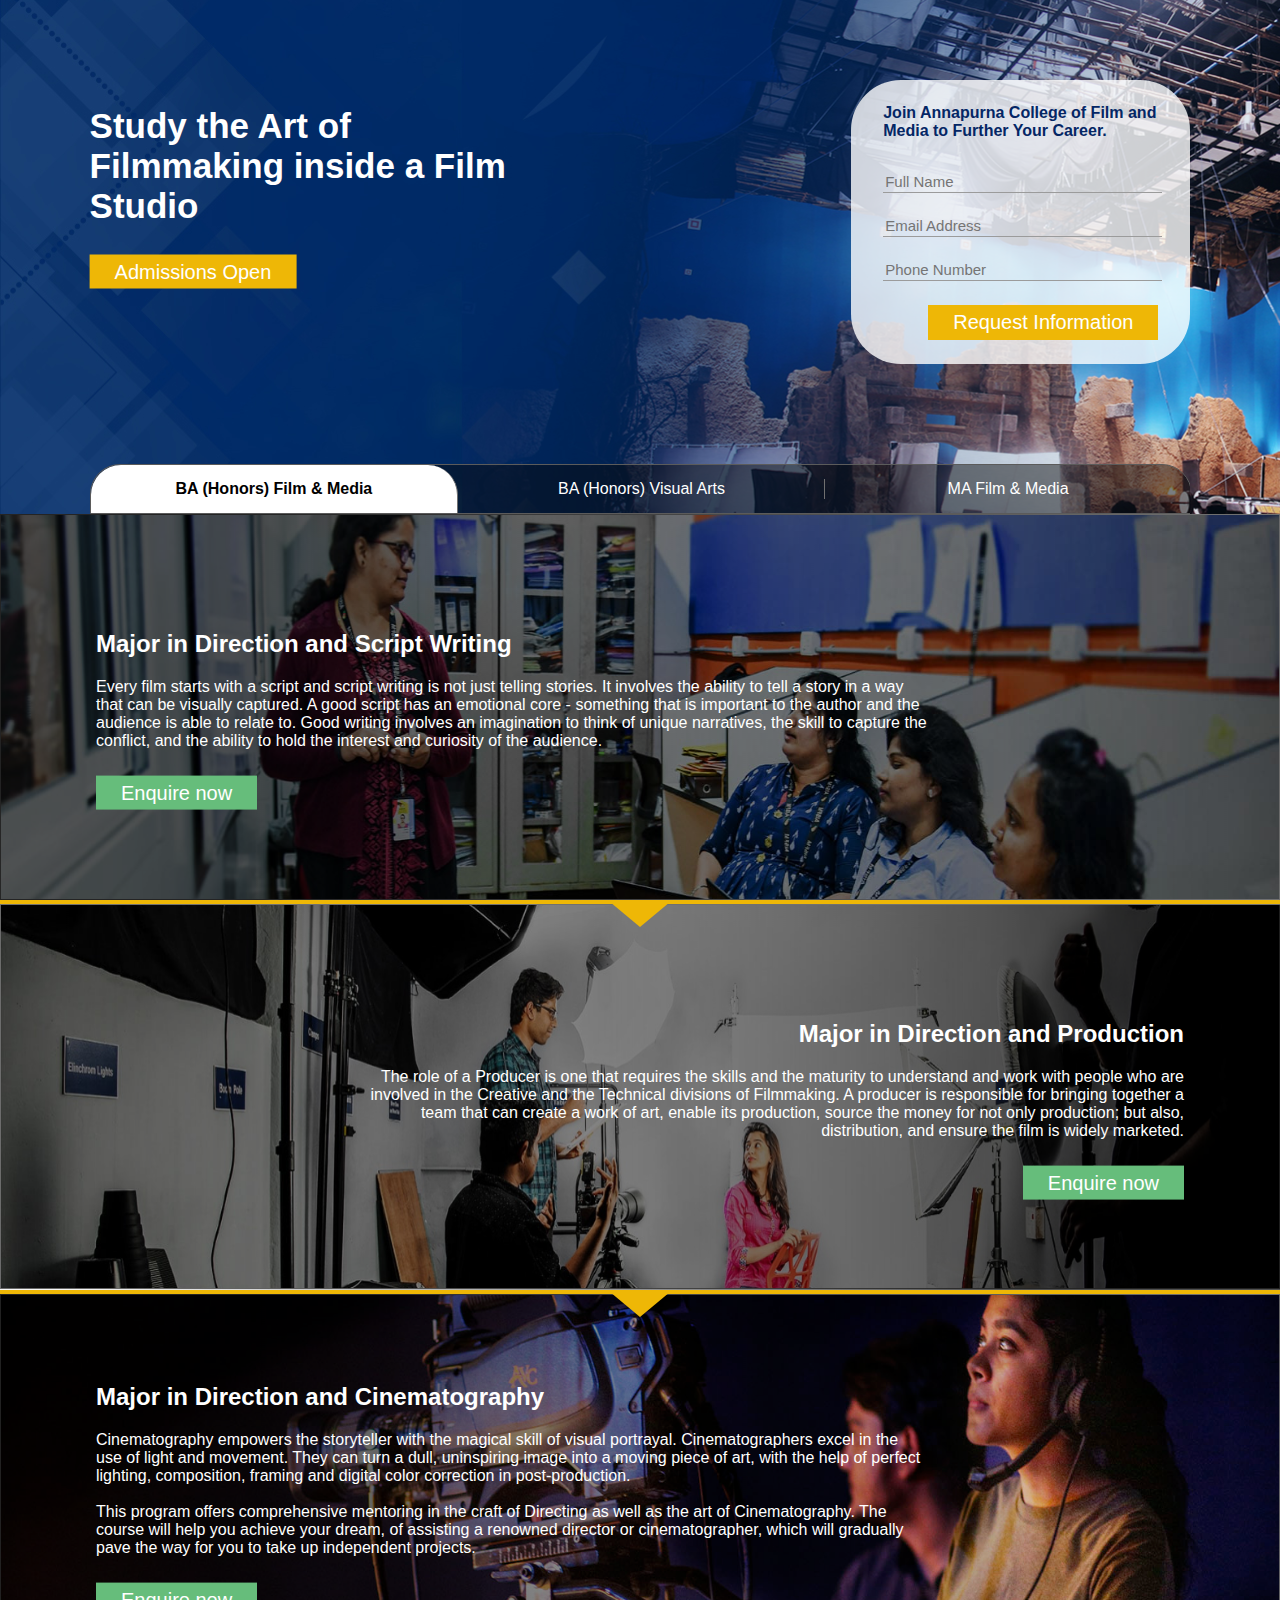
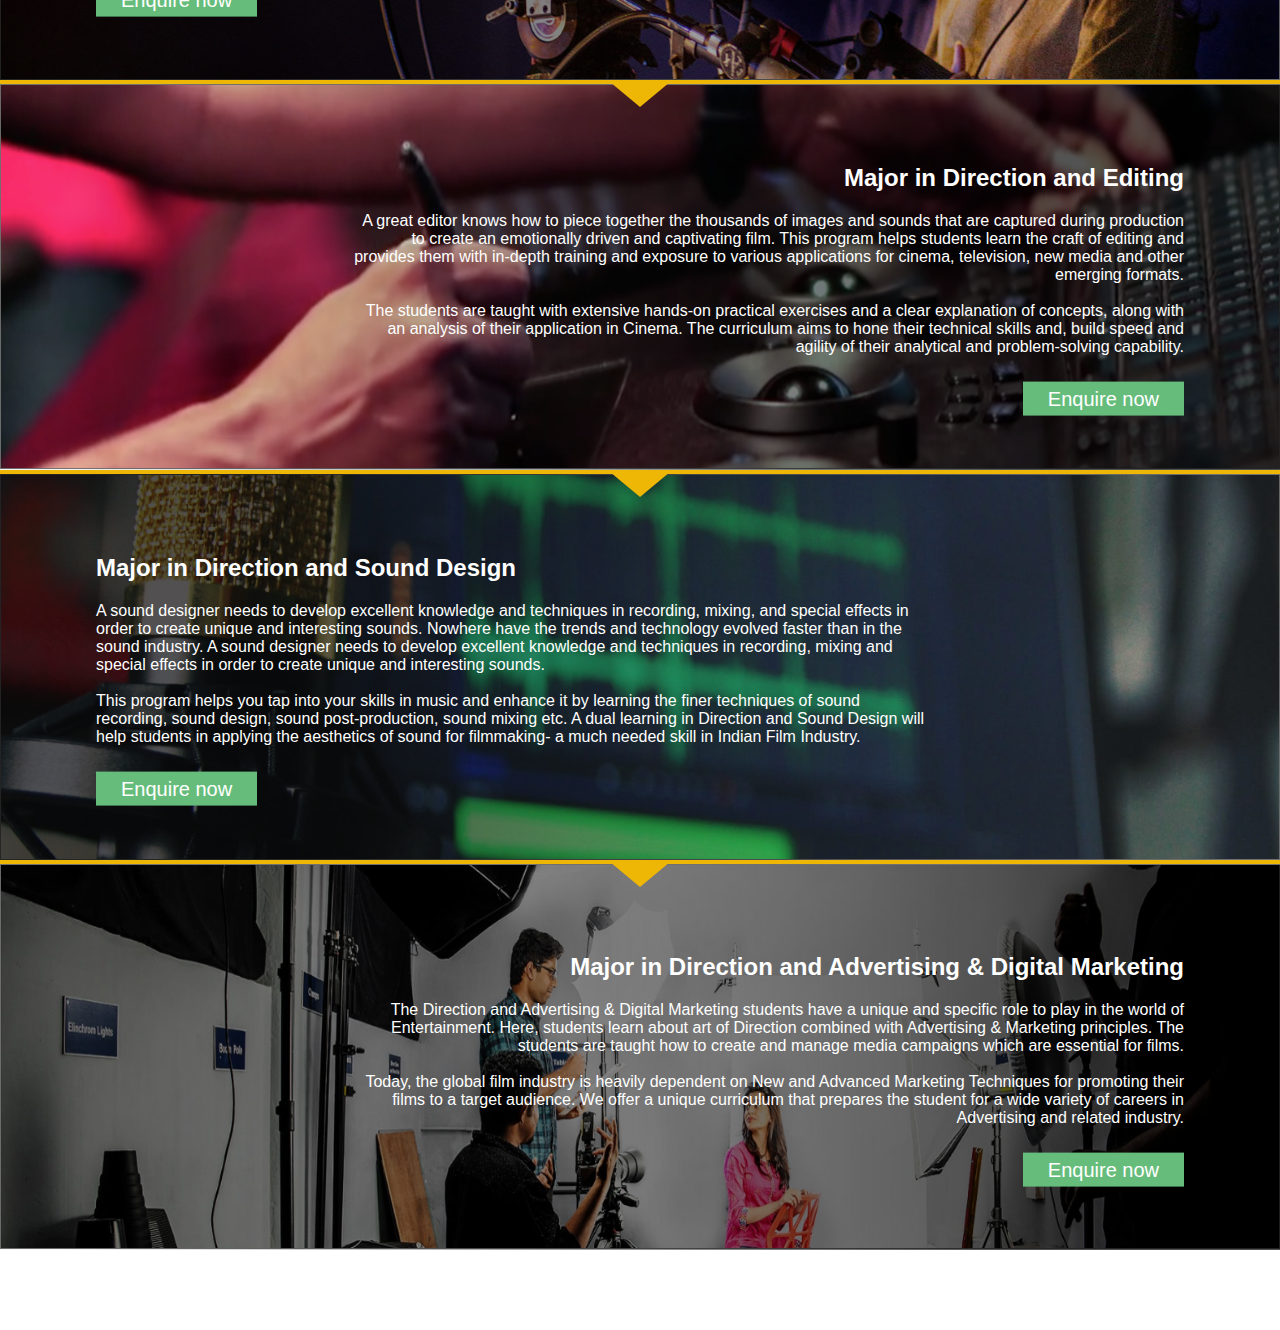
==== commit 7a86d2fe: "Farzana changes" ====
--- a/index.html
+++ b/index.html
@@ -15,11 +15,11 @@
     <div class="container">
       <div class="title">
         <p>Study the Art of Filmmaking inside a Film Studio</p>
-        <a href="enquiry.html" class="enquire_now yellow">Enquire now</a>
+        <span class="enquire_now yellow">Admissions Open</span>
       </div>
       <div class="signupForm">
         <div class="form-content">
-          <h4>Become Part of Annapurna College of Film and Media to Further Your Career.</h4>
+          <h4>Join Annapurna College of Film and Media to Further Your Career.</h4>
           <div class="signup-wrapper">
             <div class="wrap-input-field">
               <input class="input-field" type="text" name="full-name" placeholder="Full Name" />
@@ -53,19 +53,20 @@
     </div>
 
   </div>
-  <div class="container">
+  
 
   <div class="content-section">
     <div class="box script-writing">
-      <div class="content">
-        <h2>Major in Direction and Script Writing</h2>
-        <p>Every film starts with a script and script writing is not just telling stories. It involves the ability to
-          tell a story in a way that can be visually captured. A good script has an emotional core - something that is
-          important to the author and the audience is able to relate to. Good writing involves an imagination to think
-          of unique narratives, the skill to capture the conflict, and the ability to hold the interest and curiosity of
-          the audience.</p>
-        <a href="enquiry.html" class="enquire_now green">Enquire now</a>
-      </div>
+        <div class="content">
+          <h2>Major in Direction and Script Writing</h2>
+          <p>Every film starts with a script and script writing is not just telling stories. It involves the ability to
+            tell a story in a way that can be visually captured. A good script has an emotional core - something that is
+            important to the author and the audience is able to relate to. Good writing involves an imagination to think
+            of unique narratives, the skill to capture the conflict, and the ability to hold the interest and curiosity of
+            the audience.</p>
+          <a href="enquiry.html" class="enquire_now green">Enquire now</a>
+        </div>
+      
     </div>
     <div class="bottom-arrow"></div>
     <div class="box production">
@@ -132,7 +133,7 @@
         <a href="enquiry.html" class="enquire_now green">Enquire now</a>
       </div>
     </div>
-  </div>
+
   </div>
 
 </body>
--- a/css/style.css
+++ b/css/style.css
@@ -5,7 +5,6 @@
 
 .top-banner {
   position: relative;
-  min-height: 580px;
 }
 
 .ba_film_media .top-banner {
@@ -29,7 +28,7 @@
 }
 
 .top-banner .title {
-  width: 30%;
+  width: 36%;
   position: absolute;
   top: calc(50% - 80px);
   left: 25%;
@@ -44,10 +43,10 @@
 
 .enquire_now {
   color: #fff;
-  padding: 10px 25px;
+  padding:6px 25px;
   text-align: center;
   border: none;
-  font-size: 22px;
+  font-size: 20px;
   text-decoration: none;
 }
 
@@ -63,10 +62,10 @@
   position: relative;
   width: 100%;
   margin: 0 auto;
-  border: 1px solid #fff;
-  border-radius: 20px 20px 0 0;
-  background-color: #fff;
-  margin-top: 80px;
+  border: 1px solid #5b5b5b;
+  border-radius: 30px 30px 0 0;
+  background-color: #09090978;
+  margin-top: 100px;
 }
 
 .tabs ul {
@@ -78,14 +77,13 @@
 .tabs ul li {
   list-style: none;
   width: 40%;
-  padding: 30px 0px;
+  padding: 15px 0px;
   text-align: center;
   position: relative;
-  border-bottom: 1px solid #707070;
 }
 
 .tabs ul li a {
-  color: #000;
+  color: #fff;
   text-decoration: none;
 }
 
@@ -103,8 +101,10 @@
 
 .tabs ul li.active {
   border-right: 1px solid #707070;
-  border-radius: 20px 20px 0 0;
+  border-radius: 30px 30px 0 0;
   border-bottom: none !important;
+  background: #fff;
+  color: #000;
 }
 
 .visual_arts .tabs ul li.active,
@@ -114,12 +114,12 @@
 
 .tabs ul li.active a {
   font-weight: bold;
+  color: #000;
 }
 
 .content-section {
   width: 100%;
   margin: 0 auto;
-  margin-top: 50px;
 }
 
 .box {
@@ -413,7 +413,7 @@
 
 .signupForm {
   width: 25%;
-  background-color: white;
+  background-color:#ffffffcc;
   padding: 1.5rem 2rem;
   border-radius: 50px;
   float: right;
@@ -431,7 +431,7 @@
 
 .signupForm .form-content .input-field {
   width: 100%;
-  line-height: 2;
+  background: transparent;
 }
 
 .signupForm .form-content .enquire_now {
@@ -477,7 +477,7 @@
 /******* Ram Css Section Start ********/
 
 .container {
-  width: 80%;
+  width: 86%;
   height: auto;
   overflow: hidden;
   margin: auto;
@@ -535,14 +535,14 @@
   .box.script-writing {
     background-size: 100% 100%;
     padding: 20px 15px;
-    min-height: 360px;
+    min-height: 245px;
     overflow: hidden;
   }
   .enquire_now { float: right;}
   .box .content.right { width: 90%; left: 0; padding: 20px 15px; overflow: hidden;}
-  .box.cinematography { padding: 20px 15px; min-height: 335px; overflow: hidden;}
-  .box.editing { min-height: 375px; overflow: hidden;}
-  .box.sound-design { padding: 20px 15px; min-height: 370px; overflow: hidden;}
+  .box.cinematography { padding: 20px 15px; min-height: 290px; overflow: hidden;}
+  .box.editing { min-height: 245px; overflow: hidden;}
+  .box.sound-design { padding: 20px 15px; min-height: 330px; overflow: hidden;}
   .box.digital-marketing { padding: 20px 15px; min-height: 360px; overflow: hidden;}
   .box.vfx { padding: 20px 15px; min-height: 220px; overflow: hidden;}
   .box.digital_imaging { padding: 20px 15px; min-height: 280px; overflow: hidden;}
